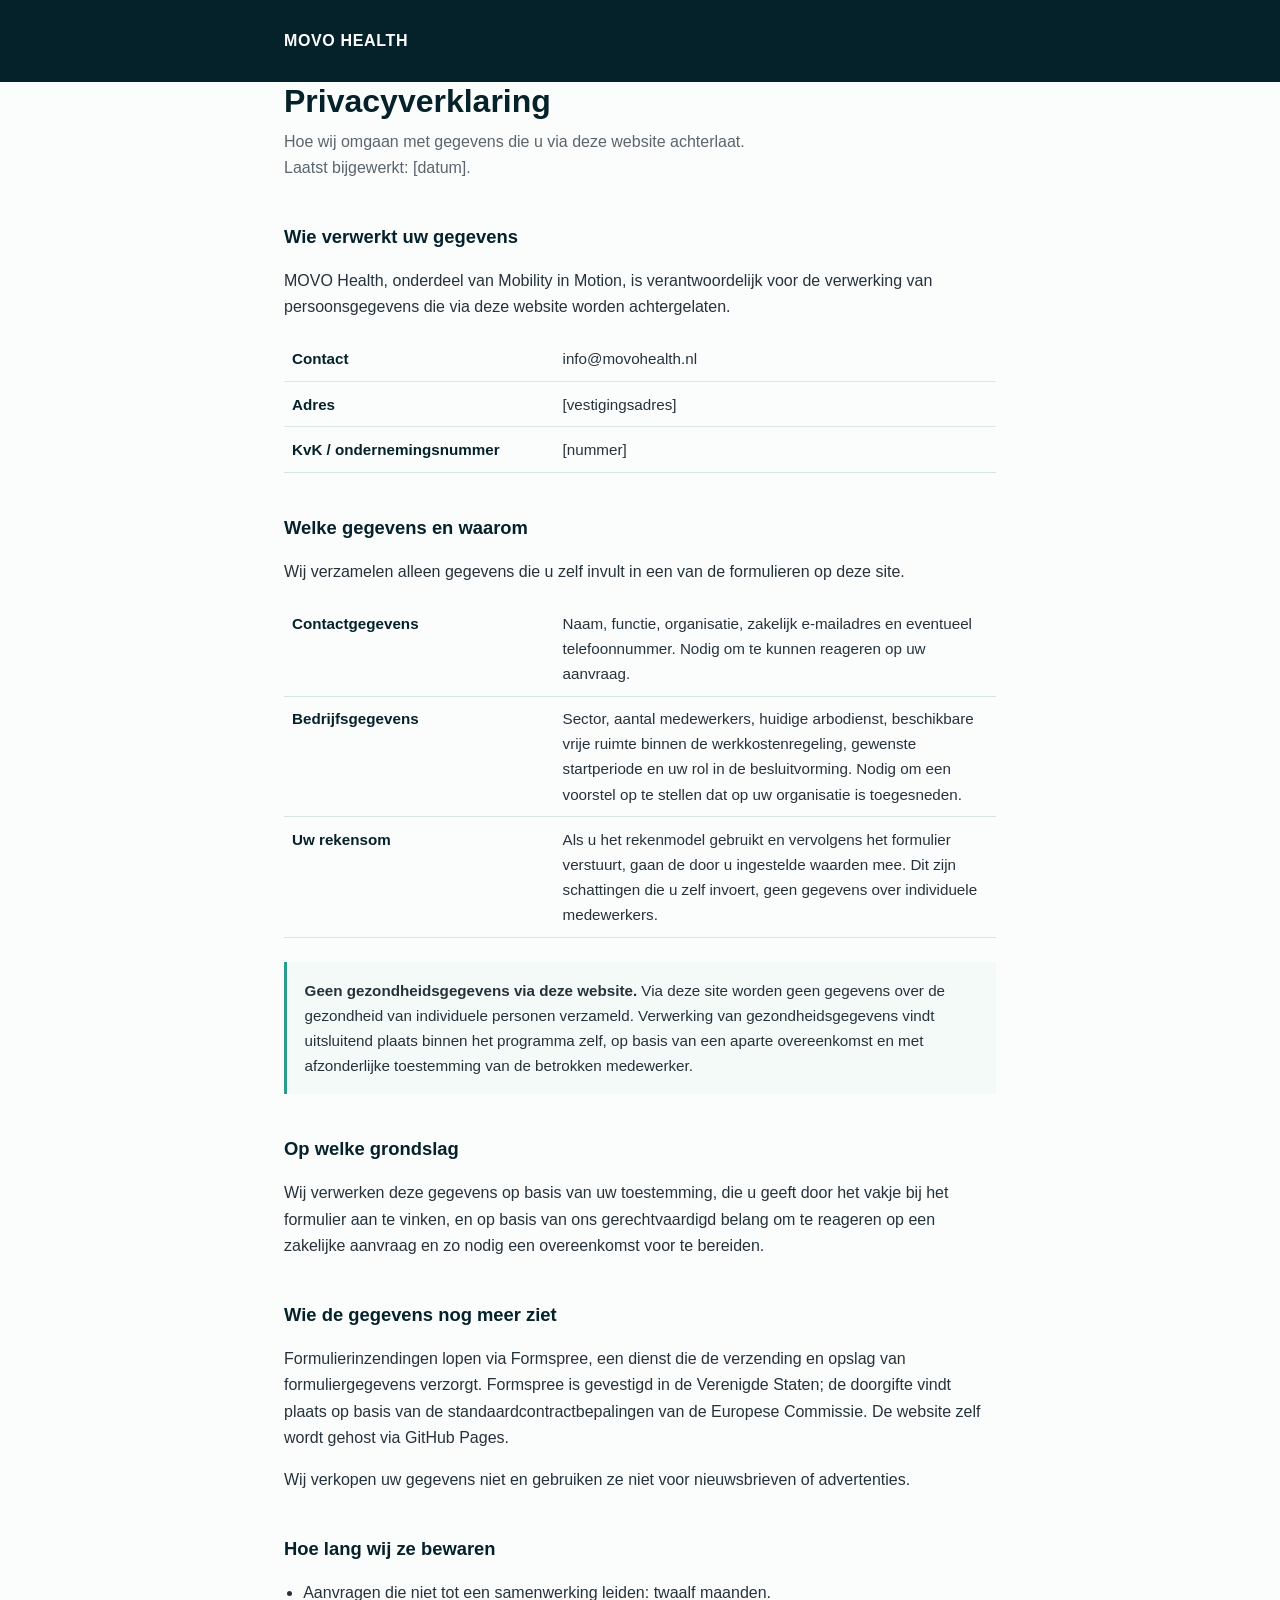
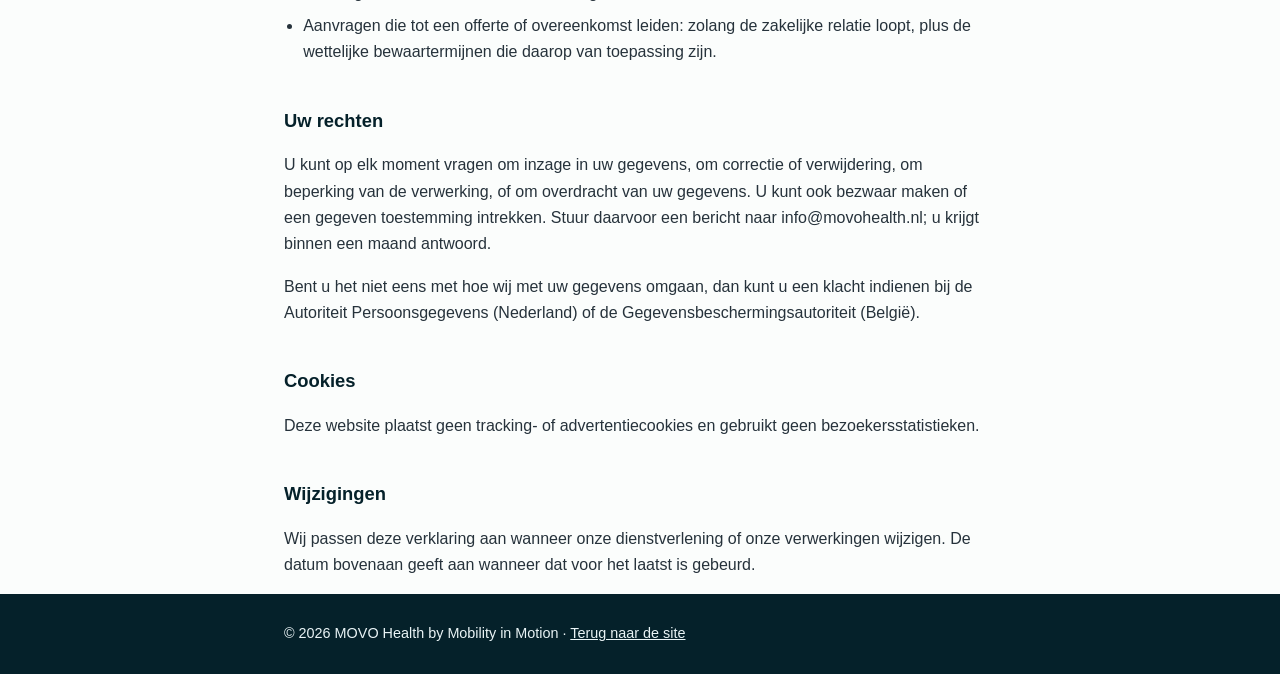
==== privacy.html @ efd1f93a "Add files via upload" ====
<!DOCTYPE html>
<html lang="nl">
<head>
<meta charset="UTF-8">
<meta name="color-scheme" content="only light">
<meta name="viewport" content="width=device-width, initial-scale=1.0">
<title>Privacyverklaring — MOVO Health</title>
<meta name="description" content="Hoe MOVO Health omgaat met gegevens die via deze website worden achtergelaten.">
<meta name="robots" content="index, follow">
<style>
  :root{
    color-scheme: only light;
    --navy:#05212A; --teal:#2E9B8F; --teal-d:#21786E;
    --paper:#FBFDFC; --line:#D8E7E3; --ink:#26323B; --grey:#5A656C;
    --sans:Carlito,Calibri,-apple-system,BlinkMacSystemFont,"Segoe UI",Roboto,Helvetica,Arial,sans-serif;
  }
  *{box-sizing:border-box}
  body{margin:0;font-family:var(--sans);color:var(--ink);background:var(--paper);line-height:1.65}
  .wrap{max-width:760px;margin:0 auto;padding:0 24px}
  header{background:var(--navy);color:#fff;padding:28px 0}
  header a{color:#fff;text-decoration:none;font-weight:700;letter-spacing:.04em}
  main{padding:56px 0 72px}
  h1{color:var(--navy);font-size:2rem;line-height:1.2;margin:0 0 .5rem}
  .lede{color:var(--grey);margin:0 0 2.5rem}
  h2{color:var(--navy);font-size:1.15rem;margin:2.5rem 0 .6rem}
  p,li{font-size:1rem}
  ul{padding-left:1.2rem}
  li{margin-bottom:.4rem}
  a{color:var(--teal-d)}
  table{width:100%;border-collapse:collapse;margin:1rem 0;font-size:.95rem}
  th,td{text-align:left;padding:.6rem .5rem;border-bottom:1px solid var(--line);vertical-align:top}
  th{color:var(--navy);font-weight:700;width:38%}
  .note{border-left:3px solid var(--teal);background:#F4FAF8;padding:1rem 1.1rem;margin:1.5rem 0;font-size:.95rem}
  footer{background:var(--navy);color:#EAF4F6;padding:28px 0;font-size:.9rem}
  footer a{color:#EAF4F6}
  @media(max-width:560px){ th,td{display:block;width:auto;border:0;padding:.2rem 0} td{padding-bottom:.9rem;border-bottom:1px solid var(--line)} }
</style>
</head>
<body>

<header>
  <div class="wrap"><a href="/">MOVO HEALTH</a></div>
</header>

<main class="wrap">
  <h1>Privacyverklaring</h1>
  <p class="lede">Hoe wij omgaan met gegevens die u via deze website achterlaat.<br>
  Laatst bijgewerkt: <!-- DATUM INVULLEN -->[datum].</p>

  <h2>Wie verwerkt uw gegevens</h2>
  <p>MOVO Health, onderdeel van Mobility in Motion, is verantwoordelijk voor de
  verwerking van persoonsgegevens die via deze website worden achtergelaten.</p>
  <table>
    <tr><th>Contact</th><td>info@movohealth.nl</td></tr>
    <tr><th>Adres</th><td><!-- INVULLEN -->[vestigingsadres]</td></tr>
    <tr><th>KvK / ondernemingsnummer</th><td><!-- INVULLEN -->[nummer]</td></tr>
  </table>

  <h2>Welke gegevens en waarom</h2>
  <p>Wij verzamelen alleen gegevens die u zelf invult in een van de formulieren
  op deze site.</p>
  <table>
    <tr>
      <th>Contactgegevens</th>
      <td>Naam, functie, organisatie, zakelijk e-mailadres en eventueel
      telefoonnummer. Nodig om te kunnen reageren op uw aanvraag.</td>
    </tr>
    <tr>
      <th>Bedrijfsgegevens</th>
      <td>Sector, aantal medewerkers, huidige arbodienst, beschikbare vrije
      ruimte binnen de werkkostenregeling, gewenste startperiode en uw rol in
      de besluitvorming. Nodig om een voorstel op te stellen dat op uw
      organisatie is toegesneden.</td>
    </tr>
    <tr>
      <th>Uw rekensom</th>
      <td>Als u het rekenmodel gebruikt en vervolgens het formulier verstuurt,
      gaan de door u ingestelde waarden mee. Dit zijn schattingen die u zelf
      invoert, geen gegevens over individuele medewerkers.</td>
    </tr>
  </table>

  <div class="note">
    <strong>Geen gezondheidsgegevens via deze website.</strong> Via deze site
    worden geen gegevens over de gezondheid van individuele personen verzameld.
    Verwerking van gezondheidsgegevens vindt uitsluitend plaats binnen het
    programma zelf, op basis van een aparte overeenkomst en met afzonderlijke
    toestemming van de betrokken medewerker.
  </div>

  <h2>Op welke grondslag</h2>
  <p>Wij verwerken deze gegevens op basis van uw toestemming, die u geeft door
  het vakje bij het formulier aan te vinken, en op basis van ons gerechtvaardigd
  belang om te reageren op een zakelijke aanvraag en zo nodig een overeenkomst
  voor te bereiden.</p>

  <h2>Wie de gegevens nog meer ziet</h2>
  <p>Formulierinzendingen lopen via Formspree, een dienst die de verzending en
  opslag van formuliergegevens verzorgt. Formspree is gevestigd in de Verenigde
  Staten; de doorgifte vindt plaats op basis van de standaardcontractbepalingen
  van de Europese Commissie. De website zelf wordt gehost via GitHub Pages.</p>
  <p>Wij verkopen uw gegevens niet en gebruiken ze niet voor nieuwsbrieven of
  advertenties.</p>

  <h2>Hoe lang wij ze bewaren</h2>
  <ul>
    <li>Aanvragen die niet tot een samenwerking leiden: <!-- CONTROLEREN -->twaalf maanden.</li>
    <li>Aanvragen die tot een offerte of overeenkomst leiden: zolang de
    zakelijke relatie loopt, plus de wettelijke bewaartermijnen die daarop
    van toepassing zijn.</li>
  </ul>

  <h2>Uw rechten</h2>
  <p>U kunt op elk moment vragen om inzage in uw gegevens, om correctie of
  verwijdering, om beperking van de verwerking, of om overdracht van uw
  gegevens. U kunt ook bezwaar maken of een gegeven toestemming intrekken.
  Stuur daarvoor een bericht naar info@movohealth.nl; u krijgt binnen een maand
  antwoord.</p>
  <p>Bent u het niet eens met hoe wij met uw gegevens omgaan, dan kunt u een
  klacht indienen bij de Autoriteit Persoonsgegevens (Nederland) of de
  Gegevensbeschermingsautoriteit (België).</p>

  <h2>Cookies</h2>
  <p><!-- CONTROLEREN: pas dit aan als u later statistieken of advertentiepixels toevoegt -->
  Deze website plaatst geen tracking- of advertentiecookies en gebruikt geen
  bezoekersstatistieken.</p>

  <h2>Wijzigingen</h2>
  <p>Wij passen deze verklaring aan wanneer onze dienstverlening of onze
  verwerkingen wijzigen. De datum bovenaan geeft aan wanneer dat voor het
  laatst is gebeurd.</p>
</main>

<footer>
  <div class="wrap">© 2026 MOVO Health by Mobility in Motion · <a href="/">Terug naar de site</a></div>
</footer>

</body>
</html>
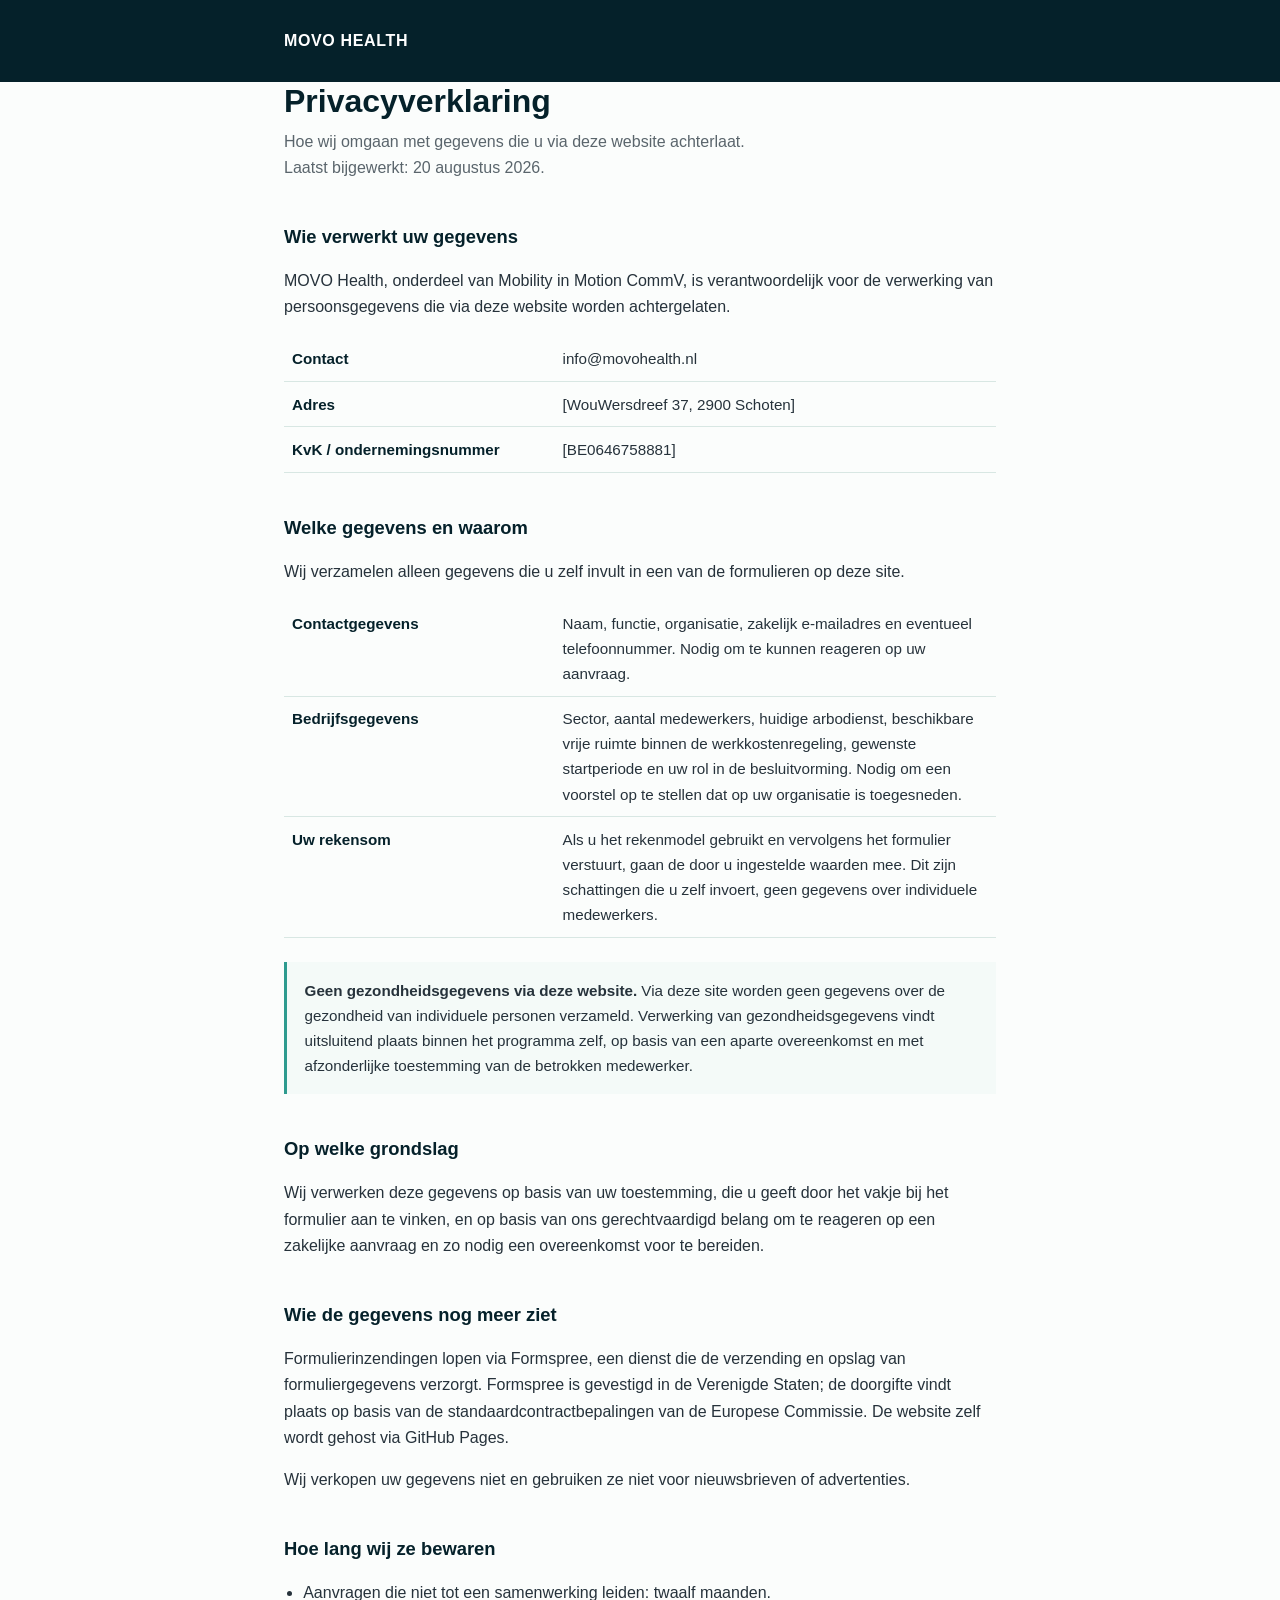
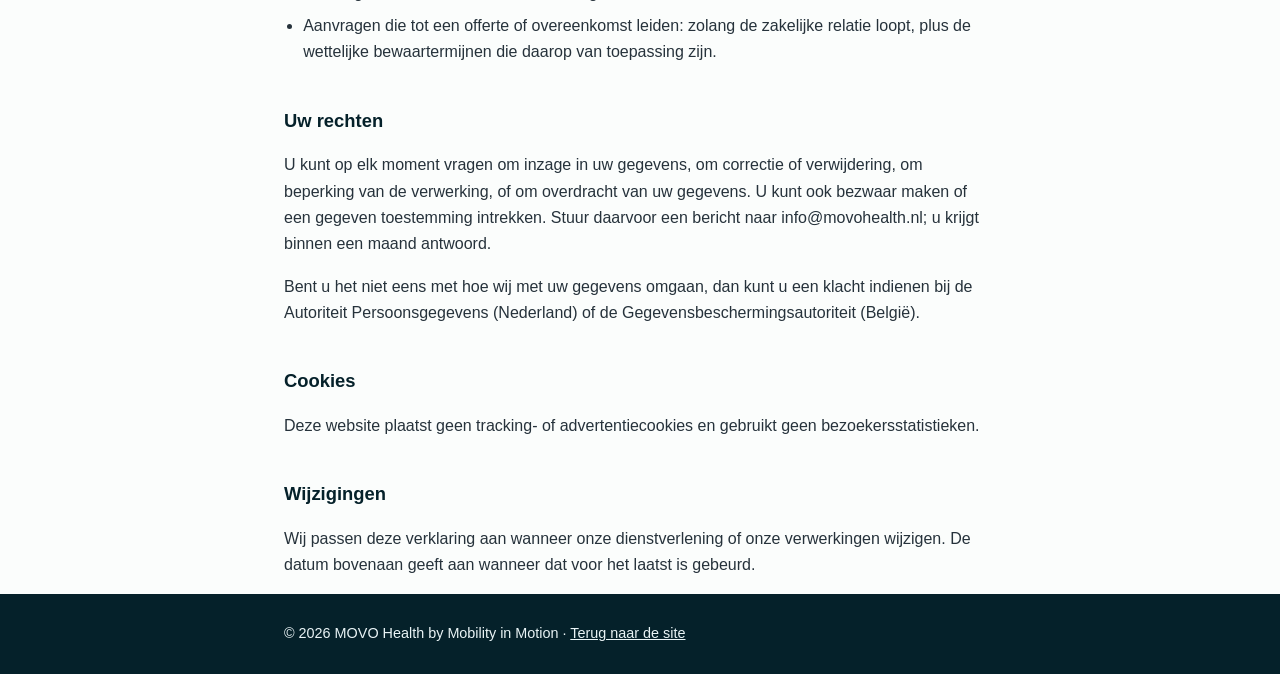
==== commit 29157dc1: "Update privacy.html" ====
--- a/privacy.html
+++ b/privacy.html
@@ -45,15 +45,15 @@
 <main class="wrap">
   <h1>Privacyverklaring</h1>
   <p class="lede">Hoe wij omgaan met gegevens die u via deze website achterlaat.<br>
-  Laatst bijgewerkt: <!-- DATUM INVULLEN -->[datum].</p>
+  Laatst bijgewerkt: <!-- DATUM INVULLEN -->20 augustus 2026.</p>
 
   <h2>Wie verwerkt uw gegevens</h2>
-  <p>MOVO Health, onderdeel van Mobility in Motion, is verantwoordelijk voor de
+  <p>MOVO Health, onderdeel van Mobility in Motion CommV, is verantwoordelijk voor de
   verwerking van persoonsgegevens die via deze website worden achtergelaten.</p>
   <table>
     <tr><th>Contact</th><td>info@movohealth.nl</td></tr>
-    <tr><th>Adres</th><td><!-- INVULLEN -->[vestigingsadres]</td></tr>
-    <tr><th>KvK / ondernemingsnummer</th><td><!-- INVULLEN -->[nummer]</td></tr>
+    <tr><th>Adres</th><td><!-- INVULLEN -->[WouWersdreef 37, 2900 Schoten]</td></tr>
+    <tr><th>KvK / ondernemingsnummer</th><td><!-- INVULLEN -->[BE0646758881]</td></tr>
   </table>
 
   <h2>Welke gegevens en waarom</h2>
